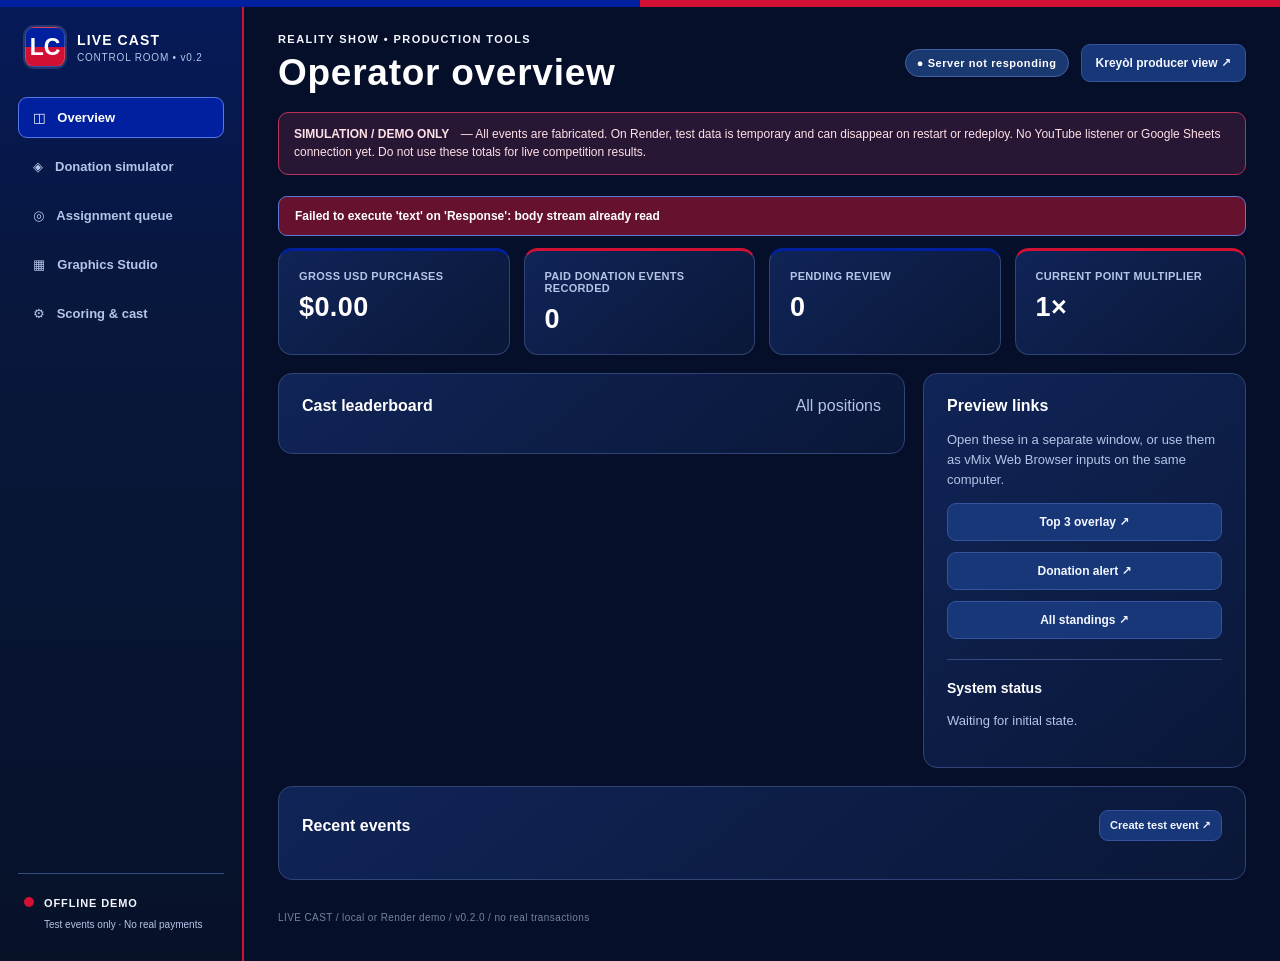
==== index.html @ f7655ddf "FixedLinkstoStylesheet" ====
<!doctype html>
<html lang="en"><head><meta charset="utf-8"><meta name="viewport" content="width=device-width,initial-scale=1">
<title>Live Cast • Operator Control</title><link rel="stylesheet" href="css/style.css"><link rel="stylesheet" href="css/haiti-theme.css"></head>
<body class="operator-body">
<div class="app-shell">
  <aside class="sidebar">
    <div class="brand"><div class="brand-mark">LC</div><div><strong>LIVE CAST</strong><span>CONTROL ROOM • v0.2</span></div></div>
    <nav class="side-nav" aria-label="Main navigation">
      <button class="nav-button selected" data-tab="overview">◫ <span>Overview</span></button>
      <button class="nav-button" data-tab="simulator">◈ <span>Donation simulator</span></button>
      <button class="nav-button" data-tab="review">◎ <span>Assignment queue</span></button>
      <button class="nav-button" data-tab="graphics">▦ <span>Graphics Studio</span></button>
      <button class="nav-button" data-tab="settings">⚙ <span>Scoring & cast</span></button>
    </nav>
    <div class="sidebar-footer"><div class="live-dot offline"></div><div><b>OFFLINE DEMO</b><small>Test events only · No real payments</small></div></div>
  </aside>
  <main class="main-content">
    <div class="page-top"><div><p class="eyebrow">REALITY SHOW • PRODUCTION TOOLS</p><h1 id="section-title">Operator overview</h1></div><div class="header-actions"><span id="sync-indicator" class="pill neutral">Loading…</span><a class="btn ghost" id="producer-view-link" href="/producers" target="_blank" rel="noopener">Kreyòl producer view ↗</a></div></div>
    <div class="notice"><strong>SIMULATION / DEMO ONLY</strong> — All events are fabricated. On Render, test data is temporary and can disappear on restart or redeploy. No YouTube listener or Google Sheets connection yet. Do not use these totals for live competition results.</div>
    <p id="toast" role="status" class="toast hidden"></p>
    <section id="tab-overview" class="tab-view">
      <div class="stats-grid"><div class="stat-card"><label>Gross USD purchases</label><b id="stat-gross">$0.00</b></div><div class="stat-card"><label>Paid donation events recorded</label><b id="stat-events">0</b></div><div class="stat-card"><label>Pending review</label><b id="stat-pending">0</b></div><div class="stat-card"><label>Current point multiplier</label><b id="stat-multiplier">1×</b></div></div>
      <div class="columns two-one">
        <section class="panel"><div class="panel-head"><h2>Cast leaderboard</h2><span class="muted">All positions</span></div><div id="rank-list" class="ranks"></div></section>
        <section class="panel"><div class="panel-head"><h2>Preview links</h2></div><p class="muted small">Open these in a separate window, or use them as vMix Web Browser inputs on the same computer.</p><div class="stack"><a target="_blank" rel="noopener" class="btn block ghost" href="/overlay/top3">Top 3 overlay ↗</a><a target="_blank" rel="noopener" class="btn block ghost" href="/overlay/alert">Donation alert ↗</a><a target="_blank" rel="noopener" class="btn block ghost" href="/overlay/full">All standings ↗</a></div><div class="rule"></div><h3>System status</h3><p id="system-status" class="muted small">Waiting for initial state.</p></section>
      </div>
      <section class="panel"><div class="panel-head"><h2>Recent events</h2><button class="btn ghost small" data-tab="simulator">Create test event ↗</button></div><div id="recent-list" class="event-table"></div></section>
    </section>
    <section id="tab-simulator" class="tab-view hidden"><div class="columns two-one"><section class="panel"><h2>Inject a test YouTube event</h2><p class="muted small">Use a paid Super Chat with exactly one hashtag to increase a cast score. Type the same event ID twice to test deduplication.</p><form id="simulate-form" class="form-grid">
      <label>Event type<select id="sim-kind"><option value="superChatEvent">Super Chat (paid)</option><option value="superStickerEvent">Super Sticker (paid, no comment)</option><option value="textMessageEvent">Regular chat (free)</option></select></label>
      <label>Amount<input id="sim-amount" value="25.00" inputmode="decimal" required></label>
      <label>Currency<select id="sim-currency"><option>USD</option><option>EUR</option><option>CAD</option><option>HTG</option></select></label>
      <label>Viewer<input id="sim-donor" value="Test Viewer" maxlength="100"></label>
      <label class="span-2">Message<input id="sim-message" value="Let's go #Marcus!" maxlength="500"></label>
      <label class="span-2">Event ID (optional)<input id="sim-id" placeholder="Empty = new unique ID every time" maxlength="100"></label>
      <div class="span-2"><button class="btn primary" type="submit">Send simulated event</button></div>
      </form><pre id="sim-result" class="code-output">No events sent yet.</pre></section><section class="panel"><h2>Quick test checklist</h2><ol class="instructions"><li>Open <b>Top 3 overlay</b> in a new tab.</li><li>Send <code>$25 #Marcus</code>.</li><li>Open the <b>Donation Alert</b> overlay and send another test event.</li><li>Send <code>#Marcus #Avery</code> to check the review queue.</li><li>Send a <b>Super Sticker</b>; it should be unassigned.</li><li>Repeat a fixed event ID; the score must not increase again.</li></ol><p class="hint">The overlay intentionally says <b>TÈS / DEMO</b> to prevent accidentally airing test numbers.</p></section></div></section>
    <section id="tab-review" class="tab-view hidden"><section class="panel"><div class="panel-head"><h2>Unassigned donation queue</h2><span id="pending-label" class="pill neutral">0 pending</span></div><p class="muted small">Only USD events can be manually credited in this build. Non-USD purchases need an agreed conversion policy. For corrections to already-assigned USD donations, use the Correct button under Recent events.</p><div id="review-list" class="review-list"></div></section></section>
    <section id="tab-graphics" class="tab-view hidden"><div class="columns studio-grid"><section class="panel"><div class="panel-head"><h2>Saved graphics</h2><span class="muted small">Create from templates</span></div><div id="preset-list" class="preset-list"></div><div class="rule"></div><h3>Duplicate a graphic</h3><form id="clone-form" class="stack"><label>Source graphic<select id="clone-source"></select></label><label>New URL ID<input id="clone-id" placeholder="top3-night" required></label><label>Display name<input id="clone-name" placeholder="Night rankings" required></label><button class="btn ghost" type="submit">Create graphic</button></form></section>
      <section class="panel"><div class="panel-head"><h2 id="editor-title">Edit template</h2><span class="pill neutral">DRAFT → LIVE</span></div><form id="graphic-form" class="form-grid"><label class="span-2">Graphic name<input id="g-name" required></label><label>English title<input id="g-title-en"></label><label>Kreyòl title<input id="g-title-ht"></label><label>Accent color<input id="g-color" type="color" value="#d21034"></label><label>Position<select id="g-position"><option>left</option><option>center</option><option>right</option></select></label><label>Size<select id="g-scale"><option>small</option><option selected>normal</option><option>large</option></select></label><label>Alert duration (sec)<input id="g-duration" type="number" min="2" max="20" value="6"></label><label class="check-row span-2"><input type="checkbox" id="g-enabled" checked><span>Show this graphic when loaded</span></label><div class="span-2 button-row"><button class="btn ghost" type="submit">Save draft</button><button class="btn primary" type="button" id="publish-button">Publish live</button></div></form><div class="rule"></div><div class="button-row"><a class="btn ghost small" id="preview-link" target="_blank" rel="noopener">Open draft preview ↗</a><a class="btn ghost small" id="live-link" target="_blank" rel="noopener">Open live graphic ↗</a></div><p class="hint">Edit a draft, preview it, then publish. The existing vMix page picks up the published version automatically. Fully freeform drag-and-drop graphics are planned for a later build.</p></section></div></section>
    <section id="tab-settings" class="tab-view hidden"><div class="columns two-one"><section class="panel"><h2>Point system</h2><p class="muted small">Changes apply to <b>future</b> donations. Previous awards keep their original points.</p><form id="settings-form" class="stack"><label>Points awarded per $1 USD<input id="points-multiplier" inputmode="decimal" value="1" required></label><div><button type="submit" class="btn primary">Save scoring rule</button></div></form><div class="rule"></div><h3>Cast roster</h3><p class="muted small">You can update a cast member or add a new one. Use one-word hashtags with no spaces. Do not reuse the same hashtag for different cast members.</p><div id="cast-list" class="cast-list"></div><form id="cast-form" class="form-grid"><label>Cast ID<input id="cast-id" placeholder="new-contestant" required></label><label>Display name<input id="cast-name" placeholder="New Contestant" required></label><label class="span-2">Hashtags (comma separated)<input id="cast-tags" placeholder="NewContestant, TeamNew" required></label><label class="check-row span-2"><input type="checkbox" id="cast-active" checked><span>Active in leaderboard</span></label><div class="span-2"><button class="btn ghost" type="submit">Save cast member</button></div></form></section>
       <section class="panel"><h2>Test data management</h2><p class="muted small">Download a CSV copy for inspection or import to Google Sheets. The app is <b>not yet connected</b> to Google Sheets.</p><a href="/api/export/donations.csv" class="btn ghost block">Export donation ledger CSV ↓</a><div class="rule"></div><p class="danger-note">Reset removes all simulated donations and alerts. It does not reset the cast roster or templates.</p><button class="btn danger" id="reset-button" type="button">Reset simulated donations</button><div class="rule"></div><h3>Deployment boundary</h3><p class="muted small">Local mode is restricted to your computer. Optional Render demo mode uses separate operator and read-only credentials. Neither mode accepts real YouTube donations. Do not set the server to listen on 0.0.0.0 or upload the database to GitHub.</p></section></div></section>
    <footer class="footer">LIVE CAST / local or Render demo / v0.2.0 / no real transactions</footer>
  </main>
</div><script src="js/operator.js" defer></script></body></html>
---- css/style.css ----
:root{--bg:#0b0e16;--panel:#151a27;--panel-2:#1d2434;--line:#2b3445;--text:#edf1f8;--muted:#9daabd;--gold:#e5b960;--green:#65d6a2;--red:#f4909a;--blue:#7da8e6;--radius:14px;color-scheme:dark;font-family:Arial,system-ui,-apple-system,Segoe UI,sans-serif}
*{box-sizing:border-box}body{margin:0;background:var(--bg);color:var(--text)}button,input,select{font:inherit}button{cursor:pointer}a{color:inherit;text-decoration:none}a:hover{text-decoration:none}.hidden{display:none!important}.muted{color:var(--muted)}.small{font-size:13px}.eyebrow{font-size:11px;letter-spacing:.13em;font-weight:800;color:var(--gold);margin:0 0 8px}.app-shell{min-height:100vh;display:flex}.sidebar{width:244px;min-width:244px;background:#101420;border-right:1px solid var(--line);padding:27px 18px;display:flex;flex-direction:column;gap:30px}.brand{display:flex;align-items:center;gap:12px;padding:0 7px}.brand strong{font-size:14px;letter-spacing:.08em;display:block}.brand span{display:block;font-size:10px;color:var(--muted);margin-top:4px;letter-spacing:.08em}.brand-mark{height:40px;width:40px;display:flex;align-items:center;justify-content:center;background:var(--gold);color:#101420;border-radius:9px;font-family:'Arial Narrow',Arial,sans-serif;font-size:23px;font-weight:800}.side-nav{display:flex;flex-direction:column;gap:8px}.nav-button{border:1px solid transparent;border-radius:9px;padding:12px 14px;display:flex;gap:12px;align-items:center;background:transparent;color:var(--muted);text-align:left;font-size:13px;font-weight:700}.nav-button:hover,.nav-button.selected{background:#242b3b;border-color:#364157;color:white}.sidebar-footer{margin-top:auto;display:flex;align-items:flex-start;gap:10px;border-top:1px solid var(--line);padding:19px 6px 2px}.sidebar-footer b{font-size:11px;letter-spacing:.08em;color:var(--gold)}.sidebar-footer small{font-size:10px;color:var(--muted);display:block;line-height:1.5;margin-top:6px}.live-dot{width:10px;height:10px;flex-shrink:0;border-radius:100%;background:var(--muted);margin-top:4px}.live-dot.offline{background:var(--gold)}.main-content{width:100%;max-width:1500px;min-width:0;padding:33px 34px 24px;margin:auto}.page-top,.panel-head,.header-actions,.button-row,.event-row,.rank-row,.preset-item,.review-item,.cast-item{display:flex;align-items:center;justify-content:space-between;gap:12px}.page-top{margin-bottom:18px}.page-top h1,.producer-header h1{font-family:'Arial Narrow',Arial,sans-serif;letter-spacing:.02em;font-size:37px;margin:0;font-weight:700;line-height:1.1}.header-actions{justify-content:flex-end;flex-wrap:wrap}.pill{display:inline-flex;align-items:center;justify-content:center;border:1px solid var(--line);padding:7px 11px;border-radius:100px;font-size:11px;font-weight:800;letter-spacing:.05em;white-space:nowrap}.pill.neutral{color:#c8d6ec;background:#1b2539}.pill.ok{color:var(--green);background:#132d26;border-color:#245c46}.pill.demo{color:var(--gold);background:#2f2719;border-color:#594526}.notice{background:#302616;border:1px solid #674e28;color:#f4dfb4;font-size:12px;line-height:1.55;border-radius:10px;padding:12px 15px;margin:0 0 21px}.notice strong{margin-right:8px}.stats-grid,.producer-stats{display:grid;grid-template-columns:repeat(4,minmax(0,1fr));gap:14px;margin-bottom:18px}.stat-card{padding:19px 20px;background:var(--panel);border-radius:var(--radius);border:1px solid var(--line)}.stat-card label{display:block;color:var(--muted);font-size:11px;letter-spacing:.03em;font-weight:700;text-transform:uppercase}.stat-card b{display:block;margin-top:10px;font-size:27px;font-family:'Arial Narrow',Arial,sans-serif;letter-spacing:.015em}.columns{display:grid;gap:18px;align-items:start;margin-bottom:18px}.two-one{grid-template-columns:minmax(0,1.65fr) minmax(280px,.85fr)}.studio-grid{grid-template-columns:minmax(230px,.8fr) minmax(0,1.5fr)}.panel{padding:23px;background:var(--panel);border:1px solid var(--line);border-radius:var(--radius);min-width:0;margin-bottom:18px}.columns>.panel{margin-bottom:0}.panel h2{font-size:16px;font-weight:750;margin:0 0 15px}.panel h3{font-size:14px;margin:0 0 15px}.panel-head{margin:0 0 15px}.panel-head h2{margin:0}.panel p{line-height:1.55}.rule{height:1px;background:var(--line);margin:20px 0}.ranks{display:flex;flex-direction:column;gap:9px}.rank-row{padding:12px 11px;background:var(--panel-2);border-radius:10px;gap:10px}.rank-num{width:30px;height:30px;border-radius:8px;background:#354056;display:flex;align-items:center;justify-content:center;font-family:'Arial Narrow',Arial,sans-serif;font-weight:800;font-size:20px;flex-shrink:0}.rank-num.first{background:#ad853c;color:#121721}.rank-identity{flex:1;min-width:0;font-weight:700;font-size:13px;white-space:nowrap;overflow:hidden;text-overflow:ellipsis}.rank-points{font-family:'Arial Narrow',Arial,sans-serif;font-size:24px;font-weight:800;white-space:nowrap}.rank-points small{font:700 10px Arial,sans-serif;color:var(--muted);letter-spacing:.05em}.stack{display:flex;flex-direction:column;gap:11px}.btn{border:1px solid var(--line);padding:11px 14px;border-radius:9px;font-size:12px;font-weight:800;display:inline-flex;align-items:center;justify-content:center;gap:8px;text-align:center}.btn.block{display:flex;width:100%}.btn.ghost{background:#222a39;color:#e5edf9}.btn.ghost:hover{background:#303b50}.btn.primary{background:var(--gold);border-color:#d5ac57;color:#151a26}.btn.primary:hover{background:#f2c970}.btn.danger{background:#43252c;border-color:#87404a;color:#ffced3}.btn.small{padding:8px 10px;font-size:11px}.form-grid{display:grid;grid-template-columns:repeat(2,minmax(0,1fr));gap:14px}.form-grid .span-2{grid-column:span 2}.form-grid label,.stack label{display:flex;flex-direction:column;gap:7px;font-size:12px;color:#c1cde0;font-weight:700}.form-grid input,.form-grid select,.stack input,.stack select{width:100%;border:1px solid #3b465b;border-radius:8px;background:#0f1521;color:#f0f3fa;padding:11px;outline:none;min-width:0}.form-grid input:focus,.form-grid select:focus,.stack input:focus{border-color:#b59651}.check-row{display:flex!important;flex-direction:row!important;align-items:center;gap:8px!important}.check-row input{width:auto!important;accent-color:var(--gold)}.code-output{white-space:pre-wrap;word-break:break-word;background:#080d15;border:1px solid var(--line);padding:15px;margin:20px 0 0;color:#b8d5b2;font-size:12px;border-radius:10px;min-height:60px}.instructions{padding-left:21px;color:#c4cddd;font-size:13px;line-height:1.8}.instructions code{background:#2c3549;border-radius:4px;padding:2px 5px}.hint{color:#9aa9bf;font-size:12px;line-height:1.65}.event-table,.review-list,.cast-list,.preset-list{display:flex;flex-direction:column;gap:9px}.event-row{background:var(--panel-2);padding:12px 14px;border-radius:9px;font-size:12px;align-items:flex-start}.event-main{min-width:0;flex:1;overflow-wrap:anywhere}.event-main b{display:block;font-size:13px;margin-bottom:4px}.event-meta{color:var(--muted);font-size:11px;line-height:1.5}.status-pill{font-size:10px;padding:5px 8px;border-radius:20px;background:#324157;color:#e4edf6;font-weight:800}.status-pill.assigned{background:#20483e;color:#a4ecd0}.status-pill.review,.status-pill.review_currency{background:#453721;color:#efd09a}.review-item{align-items:flex-start;background:var(--panel-2);padding:16px;border-radius:10px;flex-wrap:wrap}.review-item select,.review-item input{border:1px solid #455069;border-radius:6px;background:#111726;color:#e6eefa;padding:9px;max-width:100%}.review-controls{display:flex;gap:8px;flex-wrap:wrap}.review-body{flex:1;min-width:200px}.review-body small{display:block;margin-top:7px;color:var(--muted);overflow-wrap:anywhere}.preset-item{border:1px solid var(--line);background:var(--panel-2);border-radius:9px;padding:11px 12px;cursor:pointer;text-align:left;color:var(--text);width:100%}.preset-item.active{border-color:#b5904c;background:#302b27}.preset-item strong{font-size:13px}.preset-item span{font-size:10px;color:var(--muted)}.cast-item{background:var(--panel-2);border-radius:8px;padding:10px;flex-wrap:wrap}.cast-item div{min-width:0}.cast-item b{font-size:12px}.cast-item small{display:block;font-size:11px;color:var(--muted);margin-top:4px;overflow-wrap:anywhere}.cast-item button{background:transparent;border:1px solid var(--line);border-radius:6px;color:#ced8e8;padding:7px;font-size:11px}.danger-note{color:#f2a8a9;font-size:12px}.toast{position:sticky;top:10px;z-index:30;border-radius:9px;background:#253b37;color:#c2f8df;padding:12px 16px;font-weight:700;font-size:12px;margin-bottom:12px}.toast.error{background:#452b34;color:#ffd3dc}.footer{font-size:10px;letter-spacing:.04em;color:#74849a;padding:14px 0}.producer-body{background:radial-gradient(ellipse at 80% -20%,#1b263e,#090d17 60%)}.producer-wrap{max-width:1050px;margin:auto;padding:34px 24px 80px}.producer-header{display:flex;align-items:center;justify-content:space-between;gap:15px;margin-bottom:14px}.producer-header h1{font-size:44px}.producer-stats{grid-template-columns:repeat(3,minmax(0,1fr))}.status-line{padding:12px 15px;margin:20px 0;background:#17312c;border:1px solid #245747;border-radius:9px;color:#a7ebcc;font-size:12px}.status-line.bad{background:#47282b;border-color:#884349;color:#ffd0d4}.producer-top3{display:flex;flex-direction:column;gap:10px}.producer-top3 .rank-row{padding:17px}.producer-top3 .rank-identity{font-size:19px}.producer-top3 .rank-points{font-size:29px}
/* vMix browser layer: no background is painted on body; RGBA alpha preserved. */
.overlay-body{margin:0;width:100vw;height:100vh;background:transparent!important;overflow:hidden;color:#fff;font-family:Arial,system-ui,sans-serif}.overlay-root{position:absolute;inset:0;pointer-events:none}.overlay-watermark{position:absolute;bottom:14px;right:15px;border:1px solid rgba(255,186,97,.65);background:rgba(70,42,16,.75);padding:8px 13px;border-radius:6px;color:#ffdda4;font-size:15px;font-weight:800;letter-spacing:.18em;z-index:50}.graphic-card{--accent:#e5b960;position:absolute;max-height:88vh;overflow:hidden;border:1px solid #414a5c;background:rgba(11,17,29,.94);box-shadow:0 14px 44px rgba(0,0,0,.5);border-radius:16px;padding:23px 25px;min-width:430px;max-width:950px}.graphic-card.top3{top:58px;width:520px}.graphic-card.alert{bottom:115px;width:690px}.graphic-card.full{top:100px;width:760px}.graphic-card.pos-left{left:58px}.graphic-card.pos-right{right:58px}.graphic-card.pos-center{left:50%;transform:translateX(-50%)}.graphic-card.size-small{zoom:.82}.graphic-card.size-large{zoom:1.2}.graphic-card h2{font-family:'Arial Narrow',Arial,sans-serif;letter-spacing:.06em;font-size:42px;margin:0 0 13px;color:#f8faff;line-height:1}.graphic-card h2 em{color:var(--accent);font-style:normal}.overlay-kicker{color:var(--accent);font-weight:800;font-size:13px;letter-spacing:.2em;margin:0 0 9px}.graphic-row{display:flex;align-items:center;gap:15px;padding:13px 0;border-top:1px solid rgba(255,255,255,.1)}.graphic-row:first-of-type{border-top:0}.graphic-row .grank{width:44px;height:44px;display:flex;align-items:center;justify-content:center;border-radius:9px;background:#323d50;font-family:'Arial Narrow',Arial,sans-serif;font-weight:800;font-size:34px}.graphic-row:first-of-type .grank{background:var(--accent);color:#191a22}.graphic-row .gname{flex:1;font-weight:750;font-size:20px;overflow:hidden;text-overflow:ellipsis;white-space:nowrap}.graphic-row .gscore{font-family:'Arial Narrow',Arial,sans-serif;font-size:32px;font-weight:800;white-space:nowrap}.graphic-row .gscore small{font:700 11px Arial,sans-serif;color:#b9c5d5;letter-spacing:.07em}.alert .donor-plus{font:800 30px 'Arial Narrow',Arial,sans-serif;color:var(--accent);margin-bottom:10px}.alert h2{font-size:56px;margin-bottom:24px}.alert .alert-stats{display:grid;grid-template-columns:1fr 1fr;gap:12px;border-top:1px solid #414d60;padding-top:17px}.alert .alert-stat-label{font-size:13px;color:#b8c8de;font-weight:800;letter-spacing:.06em}.alert .alert-stat-value{font:800 52px 'Arial Narrow',Arial,sans-serif;margin-top:4px;line-height:1.1}.alert .alert-stat-value.rank{color:var(--accent)}.alert-entry{animation:slide-in .32s cubic-bezier(.23,.8,.26,1) both}.alert-exit{animation:slide-out .27s ease both}.score-change{animation:flash .45s ease}@keyframes slide-in{from{opacity:0;translate:0 38px}to{opacity:1;translate:0 0}}@keyframes slide-out{from{opacity:1;translate:0 0}to{opacity:0;translate:0 20px}}@keyframes flash{from{filter:brightness(1.5)}to{filter:brightness(1)}}.draft-watermark{position:absolute;top:12px;left:50%;transform:translateX(-50%);background:#5a2c36;color:#fff;padding:8px 16px;border-radius:9px;font-weight:800;letter-spacing:.1em;font-size:14px;z-index:10}
@media(max-width:900px){.sidebar{width:190px;min-width:190px}.main-content{padding:22px 18px}.stats-grid{grid-template-columns:repeat(2,minmax(0,1fr))}.two-one,.studio-grid{grid-template-columns:1fr}}
@media(max-width:620px){.app-shell{display:block}.sidebar{width:100%;min-width:0;padding:12px;gap:10px}.brand{padding:2px}.side-nav{flex-direction:row;overflow:auto;gap:5px}.nav-button{padding:9px;font-size:12px;white-space:nowrap}.sidebar-footer{display:none}.page-top{align-items:flex-start;flex-direction:column}.page-top h1{font-size:31px}.main-content{padding:18px 12px}.panel{padding:16px}.stats-grid{gap:8px}.stat-card{padding:15px 11px}.stat-card b{font-size:22px}.form-grid{grid-template-columns:1fr}.form-grid .span-2{grid-column:auto}.producer-wrap{padding:22px 12px}.producer-header h1{font-size:31px}.producer-stats{gap:7px}.producer-stats .stat-card{padding:12px 8px}.producer-stats .stat-card b{font-size:20px}.producer-top3 .rank-identity{font-size:14px}.producer-top3 .rank-points{font-size:21px}}

.overlay-html{background:transparent!important;color-scheme:normal!important}
.event-correct{flex-shrink:0;margin-left:8px}
---- css/haiti-theme.css ----
/* Haitian flag blue, red and white theme — applied after style.css.
   Flag colors: blue #00209F, red #D21034, white #FFFFFF.
   Deep navy panels are for broadcast legibility; gold from v0.1 is removed.
   Actual overlays retain a transparent canvas (alpha).
*/
:root{--bg:#060f2a;--panel:#0d1b41;--panel-2:#142958;--line:#344b7f;--text:#fff;--muted:#b4c5e8;--gold:#f0445d;--green:#8fdbf9;--red:#ff667b;--blue:#6688ff}
body:not(.overlay-body){background:#060f2a}
.sidebar{background:linear-gradient(180deg,#00209f -75%,#08173b 33%,#071229 100%);border-right:2px solid #d21034}
.brand-mark{background:linear-gradient(180deg,#00209f 0 50%,#d21034 50% 100%);color:#fff;box-shadow:0 0 0 2px rgba(255,255,255,.13);border:1px solid rgba(255,255,255,.2)}
.brand strong,.page-top h1,.producer-header h1{color:#fff}
.nav-button:hover,.nav-button.selected{background:#00209f;border-color:#5676eb;color:#fff}
.sidebar-footer b,.eyebrow{color:#f4f7ff}
.live-dot.offline{background:#d21034}
.page-top:after{content:"";position:absolute;top:0;left:0;right:0;height:7px;background:linear-gradient(90deg,#00209f 0 50%,#d21034 50% 100%);pointer-events:none}
.panel,.stat-card{background:linear-gradient(140deg,#102457,#0a1738);border-color:#304475}
.stat-card{border-top:3px solid #00209f}
.stat-card:nth-child(even){border-top-color:#d21034}
.notice{background:#271735;border-color:#bb3158;color:#ffe0e6}
.pill.neutral{background:#1b3971;color:#fff;border-color:#4062a4}
.pill.ok{background:#002b67;border-color:#4c72eb;color:#f1f6ff}
.pill.demo{background:#521426;color:#fff;border-color:#e04466}
.btn.primary{background:#d21034;color:#fff;border-color:#f04460}
.btn.primary:hover{background:#f0254e}
.btn.ghost{background:#173778;color:#f4f7ff;border-color:#34549e}
.btn.ghost:hover{background:#234a9f}
.btn.danger{background:#640c2a;border-color:#e44865;color:#fff}
.rank-row,.event-row,.review-item,.preset-item,.cast-item{background:#152a5a;border:1px solid #2a4582}
.rank-num{background:#00209f;color:#fff}
.rank-num.first{background:linear-gradient(180deg,#00209f 0 50%,#d21034 50%);color:#fff;border:1px solid #fff}
.rank-points{color:#fff}
.status-pill.assigned{background:#003f7c;color:#dcecff}
.status-pill.review,.status-pill.review_currency{background:#671c36;color:#fff}
.preset-item.active{border-color:#e53352;background:#351b4e}
.form-grid input:focus,.form-grid select:focus,.stack input:focus{border-color:#ec4765}
.check-row input{accent-color:#d21034}
.toast{background:#00387d;color:#fff;border:1px solid #5979d4}
.toast.error{background:#66122e;color:#fff}
.producer-body{background:radial-gradient(ellipse at 75% -15%,#00209f 0%,#071633 48%,#050e25 100%)}
.producer-wrap:before{content:"";display:block;height:8px;margin:-34px -24px 30px;background:linear-gradient(90deg,#00209f 0 50%,#d21034 50%)}
.producer-header h1{color:#fff}
.producer-stats .stat-card:first-child{border-top-color:#d21034}
.status-line{background:#003579;border-color:#456bd1;color:#fff}
.status-line.bad{background:#5c172a;border-color:#e34461;color:#fff}
/* Transparent HTML canvas for vMix must remain fully transparent. */
.overlay-body,.overlay-html{background:transparent!important}
.graphic-card{--accent:#d21034;background:linear-gradient(130deg,rgba(0,32,159,.96),rgba(7,22,66,.97) 47%,rgba(8,17,43,.97));border:1px solid rgba(255,255,255,.37);box-shadow:0 13px 38px rgba(0,0,0,.58);padding-top:33px}
.graphic-card:before{content:"";position:absolute;top:0;left:0;right:0;height:9px;background:linear-gradient(90deg,#00209f 0 50%,#d21034 50% 100%);box-shadow:0 1px 3px rgba(255,255,255,.12)}
.graphic-card:after{content:"";position:absolute;bottom:0;left:0;right:0;height:4px;background:#d21034}
.graphic-card h2 em{color:#fff;text-shadow:0 2px 15px rgba(0,0,0,.4)}
.overlay-kicker{color:#fff;text-transform:uppercase}
.graphic-row{border-top-color:rgba(255,255,255,.18)}
.graphic-row .grank{background:#00209f;border:1px solid rgba(255,255,255,.32);color:#fff}
.graphic-row:first-of-type .grank{background:#d21034;border-color:#ff6b7d;color:#fff}
.graphic-row .gscore{color:#fff}
.graphic-row .gscore small{color:#dae5ff}
.alert .donor-plus{color:#fff;background:#d21034;display:inline-block;border-radius:8px;padding:8px 12px;font-size:30px}
.alert .alert-stat-value.rank{color:#fff}
.alert .alert-stats{border-top-color:rgba(255,255,255,.25)}
.alert .alert-stat-label{color:#d5e3ff}
.overlay-watermark{border:1px solid #fff;background:linear-gradient(180deg,rgba(0,32,159,.98) 0 50%,rgba(210,16,52,.98) 50%);color:#fff}
.draft-watermark{background:#d21034;color:#fff}
@media(max-width:620px){.producer-wrap:before{margin:-22px -12px 24px}}
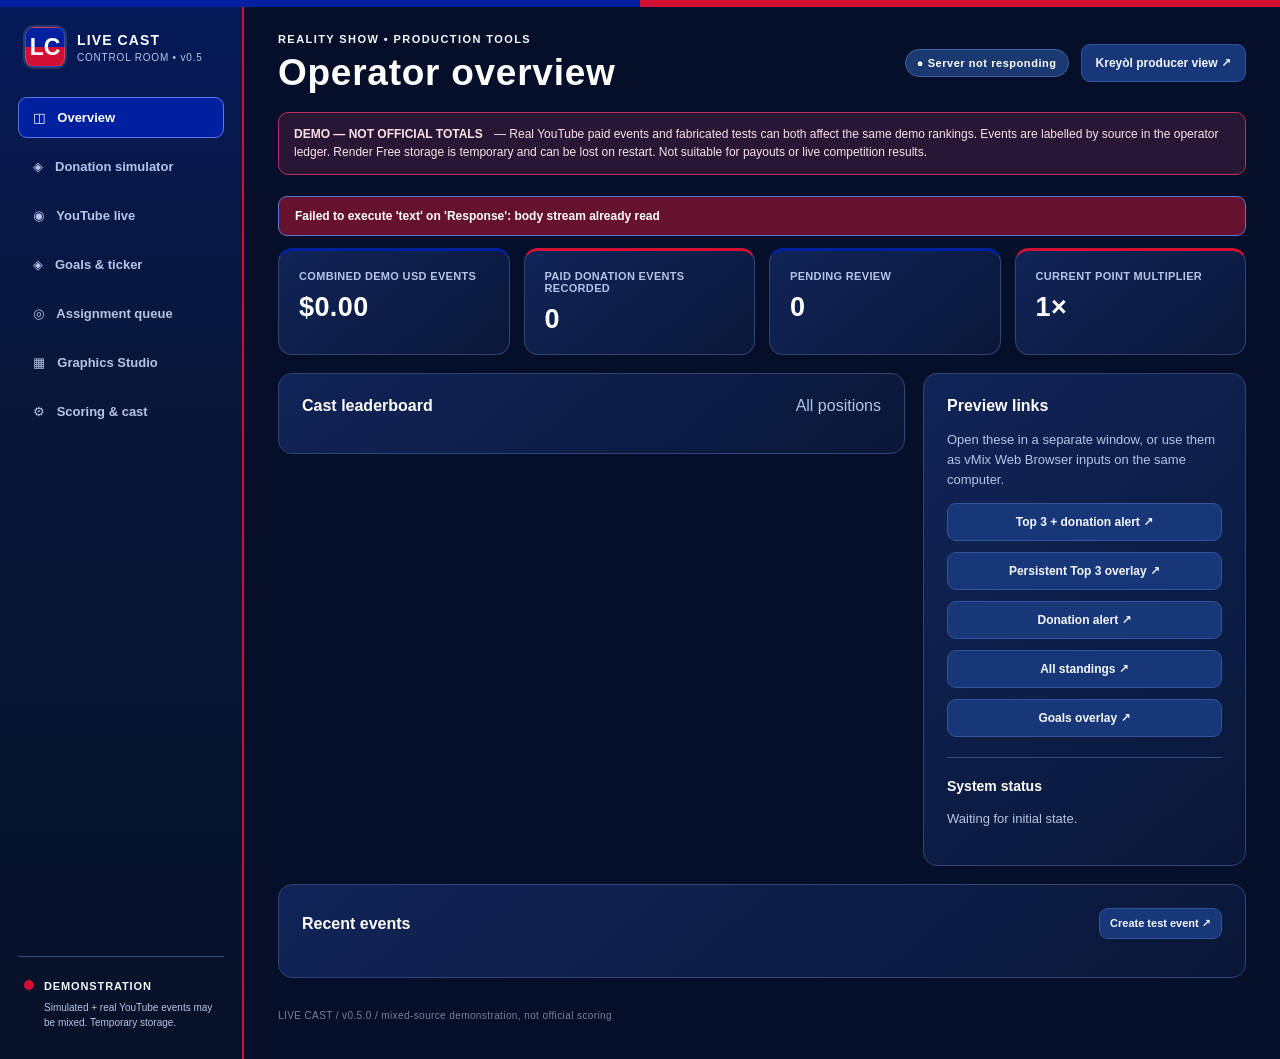
==== commit 1d79d9f2: "Integrate Live Cast Scoreboard v0.5" ====
--- a/index.html
+++ b/index.html
@@ -4,25 +4,27 @@
 <body class="operator-body">
 <div class="app-shell">
   <aside class="sidebar">
-    <div class="brand"><div class="brand-mark">LC</div><div><strong>LIVE CAST</strong><span>CONTROL ROOM • v0.2</span></div></div>
+    <div class="brand"><div class="brand-mark">LC</div><div><strong>LIVE CAST</strong><span>CONTROL ROOM • v0.5</span></div></div>
     <nav class="side-nav" aria-label="Main navigation">
       <button class="nav-button selected" data-tab="overview">◫ <span>Overview</span></button>
       <button class="nav-button" data-tab="simulator">◈ <span>Donation simulator</span></button>
+      <button class="nav-button" data-tab="youtube">◉ <span>YouTube live</span></button>
+      <button class="nav-button" data-tab="goals">◈ <span>Goals &amp; ticker</span></button>
       <button class="nav-button" data-tab="review">◎ <span>Assignment queue</span></button>
       <button class="nav-button" data-tab="graphics">▦ <span>Graphics Studio</span></button>
       <button class="nav-button" data-tab="settings">⚙ <span>Scoring & cast</span></button>
     </nav>
-    <div class="sidebar-footer"><div class="live-dot offline"></div><div><b>OFFLINE DEMO</b><small>Test events only · No real payments</small></div></div>
+    <div class="sidebar-footer"><div class="live-dot offline"></div><div><b>DEMONSTRATION</b><small>Simulated + real YouTube events may be mixed. Temporary storage.</small></div></div>
   </aside>
   <main class="main-content">
     <div class="page-top"><div><p class="eyebrow">REALITY SHOW • PRODUCTION TOOLS</p><h1 id="section-title">Operator overview</h1></div><div class="header-actions"><span id="sync-indicator" class="pill neutral">Loading…</span><a class="btn ghost" id="producer-view-link" href="/producers" target="_blank" rel="noopener">Kreyòl producer view ↗</a></div></div>
-    <div class="notice"><strong>SIMULATION / DEMO ONLY</strong> — All events are fabricated. On Render, test data is temporary and can disappear on restart or redeploy. No YouTube listener or Google Sheets connection yet. Do not use these totals for live competition results.</div>
+    <div class="notice"><strong>DEMO — NOT OFFICIAL TOTALS</strong> — Real YouTube paid events and fabricated tests can both affect the same demo rankings. Events are labelled by source in the operator ledger. Render Free storage is temporary and can be lost on restart. Not suitable for payouts or live competition results.</div>
     <p id="toast" role="status" class="toast hidden"></p>
     <section id="tab-overview" class="tab-view">
-      <div class="stats-grid"><div class="stat-card"><label>Gross USD purchases</label><b id="stat-gross">$0.00</b></div><div class="stat-card"><label>Paid donation events recorded</label><b id="stat-events">0</b></div><div class="stat-card"><label>Pending review</label><b id="stat-pending">0</b></div><div class="stat-card"><label>Current point multiplier</label><b id="stat-multiplier">1×</b></div></div>
+      <div class="stats-grid"><div class="stat-card"><label>Combined demo USD events</label><b id="stat-gross">$0.00</b></div><div class="stat-card"><label>Paid donation events recorded</label><b id="stat-events">0</b></div><div class="stat-card"><label>Pending review</label><b id="stat-pending">0</b></div><div class="stat-card"><label>Current point multiplier</label><b id="stat-multiplier">1×</b></div></div>
       <div class="columns two-one">
         <section class="panel"><div class="panel-head"><h2>Cast leaderboard</h2><span class="muted">All positions</span></div><div id="rank-list" class="ranks"></div></section>
-        <section class="panel"><div class="panel-head"><h2>Preview links</h2></div><p class="muted small">Open these in a separate window, or use them as vMix Web Browser inputs on the same computer.</p><div class="stack"><a target="_blank" rel="noopener" class="btn block ghost" href="/overlay/top3">Top 3 overlay ↗</a><a target="_blank" rel="noopener" class="btn block ghost" href="/overlay/alert">Donation alert ↗</a><a target="_blank" rel="noopener" class="btn block ghost" href="/overlay/full">All standings ↗</a></div><div class="rule"></div><h3>System status</h3><p id="system-status" class="muted small">Waiting for initial state.</p></section>
+        <section class="panel"><div class="panel-head"><h2>Preview links</h2></div><p class="muted small">Open these in a separate window, or use them as vMix Web Browser inputs on the same computer.</p><div class="stack"><a target="_blank" rel="noopener" class="btn block ghost" href="/overlay/top3-alert">Top 3 + donation alert ↗</a><a target="_blank" rel="noopener" class="btn block ghost" href="/overlay/top3">Persistent Top 3 overlay ↗</a><a target="_blank" rel="noopener" class="btn block ghost" href="/overlay/alert">Donation alert ↗</a><a target="_blank" rel="noopener" class="btn block ghost" href="/overlay/full">All standings ↗</a><a target="_blank" rel="noopener" class="btn block ghost" href="/overlay/goals">Goals overlay ↗</a></div><div class="rule"></div><h3>System status</h3><p id="system-status" class="muted small">Waiting for initial state.</p></section>
       </div>
       <section class="panel"><div class="panel-head"><h2>Recent events</h2><button class="btn ghost small" data-tab="simulator">Create test event ↗</button></div><div id="recent-list" class="event-table"></div></section>
     </section>
@@ -35,11 +37,74 @@
       <label class="span-2">Event ID (optional)<input id="sim-id" placeholder="Empty = new unique ID every time" maxlength="100"></label>
       <div class="span-2"><button class="btn primary" type="submit">Send simulated event</button></div>
       </form><pre id="sim-result" class="code-output">No events sent yet.</pre></section><section class="panel"><h2>Quick test checklist</h2><ol class="instructions"><li>Open <b>Top 3 overlay</b> in a new tab.</li><li>Send <code>$25 #Marcus</code>.</li><li>Open the <b>Donation Alert</b> overlay and send another test event.</li><li>Send <code>#Marcus #Avery</code> to check the review queue.</li><li>Send a <b>Super Sticker</b>; it should be unassigned.</li><li>Repeat a fixed event ID; the score must not increase again.</li></ol><p class="hint">The overlay intentionally says <b>TÈS / DEMO</b> to prevent accidentally airing test numbers.</p></section></div></section>
-    <section id="tab-review" class="tab-view hidden"><section class="panel"><div class="panel-head"><h2>Unassigned donation queue</h2><span id="pending-label" class="pill neutral">0 pending</span></div><p class="muted small">Only USD events can be manually credited in this build. Non-USD purchases need an agreed conversion policy. For corrections to already-assigned USD donations, use the Correct button under Recent events.</p><div id="review-list" class="review-list"></div></section></section>
+    <section id="tab-youtube" class="tab-view hidden">
+      <div class="columns two-one"><section class="panel">
+        <h2>Connect a public YouTube livestream</h2>
+        <p class="muted small">This reads actual paid Super Chats from the selected livestream. Ordinary text chat, even with cast hashtags, does not award points. The API key stays on Render and is never entered here.</p>
+        <form id="youtube-form" class="stack">
+          <label>YouTube livestream URL or video ID
+            <input id="youtube-video" placeholder="https://www.youtube.com/watch?v=XXXXXXXXXXX" autocomplete="off" required>
+          </label>
+          <label class="check-row"><input type="checkbox" id="youtube-enabled"><span>Listen for real Super Chats</span></label>
+          <button type="submit" class="btn primary">Apply YouTube connection</button>
+        </form>
+        <div class="rule"></div>
+        <p class="muted small" id="youtube-status">Reading YouTube connection status…</p>
+        <pre class="code-output" id="youtube-details">Waiting for API.</pre>
+      </section><section class="panel">
+        <h2>How to run your live demo</h2>
+        <ol class="instructions">
+          <li>Enable YouTube Data API v3 in a Google Cloud project and add a restricted <code>YOUTUBE_API_KEY</code> secret under Render Environment.</li>
+          <li>Start a <b>public livestream with live chat enabled</b>.</li>
+          <li>Paste its YouTube URL and check <b>Listen</b> here.</li>
+          <li>Wait until connection status shows <b>listening</b> before making a real paid Super Chat.</li>
+          <li>Keep the donation alert and donation-triggered Top 3 vMix inputs active.</li>
+          <li>Use Donation Simulator as a <b>separate test source</b> whenever needed.</li>
+        </ol>
+        <p class="hint">This demo intentionally combines fake and real events into ONE sample ranking. Never use the combined figures for settlement, competitions or payouts. YouTube Super Stickers and non-USD purchases still require manual review.</p>
+      </section></div>
+    </section>
+    <section id="tab-goals" class="tab-view hidden">
+      <section class="panel">
+        <div class="panel-head"><h2>Broadcast goal overlay</h2><label class="check-row"><input type="checkbox" id="goals-visible"><span>Show goals ON AIR</span></label></div>
+        <p class="muted small">Add multiple goals. The broadcast graphic rotates through enabled goals every eight seconds. Turn the entire goal graphic off instantly with the switch above, or disable goals individually. The vMix browser input stays active.</p>
+        <p><a class="btn ghost" id="goals-preview-link" href="/overlay/goals" target="_blank" rel="noopener">Open goal overlay ↗</a></p>
+        <div id="goals-list" class="goal-operator-list"></div>
+      </section>
+      <section class="panel"><h2 id="goal-editor-title">Create a goal</h2>
+        <form id="goal-form" class="form-grid">
+          <label>Goal URL ID<input id="goal-id" pattern="[a-z0-9-]{2,40}" placeholder="gold-members" required></label>
+          <label>Display title<input id="goal-title" maxlength="90" placeholder="100 GOLD MEMBERS" required></label>
+          <label>Count using<select id="goal-metric"><option value="assigned_points">All assigned cast points</option><option value="donations_usd">All USD donations (real + test)</option><option value="youtube_usd">Real YouTube USD donations only</option><option value="cast_points">Specific cast member's points</option><option value="manual">Manual count (e.g. members)</option></select></label>
+          <label>Target<input id="goal-target" type="number" min="0.001" step="0.001" value="4000" required></label>
+          <label>Cast member (for individual goal)<select id="goal-cast"><option value="">Choose a cast member</option></select></label>
+          <label>Manual current amount<input id="goal-manual" type="number" min="0" step="0.001" value="0"></label>
+          <label>Adjustment (+/-) to automatic amount<input id="goal-adjustment" type="number" step="0.001" value="0"></label>
+          <label>Countdown end (optional, local time)<input id="goal-ends" type="datetime-local"></label>
+          <label class="span-2">Kreyòl ticker message (optional)<input id="goal-ticker" maxlength="160" placeholder="Ann rive 4,000 pwen ansanm!"></label>
+          <label>Rotation order<input id="goal-order" type="number" min="0" max="10000" value="0"></label>
+          <label class="check-row"><input type="checkbox" id="goal-enabled" checked><span>Enabled for on-air rotation</span></label>
+          <label class="check-row span-2"><input type="checkbox" id="goal-start-fresh" checked><span>For new automatic goals: start counting from now (instead of including past donations)</span></label>
+          <label class="check-row span-2 hidden" id="goal-reset-row"><input type="checkbox" id="goal-reset"><span>Reset automatic progress baseline to the current total when saving</span></label>
+          <div class="button-row span-2"><button class="btn primary" type="submit" id="goal-save">Create goal</button><button class="btn ghost" id="goal-new" type="button">New blank goal</button><button class="btn danger hidden" id="goal-delete" type="button">Delete selected</button></div>
+        </form>
+        <p class="hint">Only USD donations currently count in money targets. Manual goals are for counts not provided by the YouTube API (such as membership goals). A correction to a cast assignment updates the ranking and any related goals without adding a second donation.</p>
+      </section>
+    </section>
+    <section id="tab-review" class="tab-view hidden"><section class="panel"><div class="panel-head"><h2>Unassigned donation queue</h2><span id="pending-label" class="pill neutral">0 pending</span></div><p class="muted small">Only USD events can be manually credited in this build. Non-USD purchases need an agreed conversion policy. For corrections to already-assigned USD donations, use the Correct button under Recent events.</p><div id="review-list" class="review-list"></div></section>
+      <section class="panel"><h2>Search donation history</h2><p class="muted small">Find older paid messages by viewer, comment, or YouTube event ID. You can assign any pending USD donation even if it arrived hours ago. Previously assigned donations can be corrected with an audit trail.</p>
+        <form id="donation-search-form" class="form-grid">
+          <label>Status<select id="donation-filter"><option value="pending">Unassigned only</option><option value="all">All donations</option><option value="assigned">Already assigned</option></select></label>
+          <label>Search<input id="donation-search" placeholder="Donor, hashtag or event ID"></label>
+          <label>Source<select id="donation-source"><option value="all">All sources</option><option value="youtube">Real YouTube</option><option value="simulation">Simulated</option></select></label>
+          <button class="btn primary" type="submit">Search history</button>
+        </form><div id="donation-results" class="review-list"></div>
+        <div class="button-row"><button class="btn ghost" id="donation-prev" type="button">Previous</button><span class="muted small" id="donation-page">No results yet</span><button class="btn ghost" id="donation-next" type="button">Next</button></div>
+      </section></section>
     <section id="tab-graphics" class="tab-view hidden"><div class="columns studio-grid"><section class="panel"><div class="panel-head"><h2>Saved graphics</h2><span class="muted small">Create from templates</span></div><div id="preset-list" class="preset-list"></div><div class="rule"></div><h3>Duplicate a graphic</h3><form id="clone-form" class="stack"><label>Source graphic<select id="clone-source"></select></label><label>New URL ID<input id="clone-id" placeholder="top3-night" required></label><label>Display name<input id="clone-name" placeholder="Night rankings" required></label><button class="btn ghost" type="submit">Create graphic</button></form></section>
       <section class="panel"><div class="panel-head"><h2 id="editor-title">Edit template</h2><span class="pill neutral">DRAFT → LIVE</span></div><form id="graphic-form" class="form-grid"><label class="span-2">Graphic name<input id="g-name" required></label><label>English title<input id="g-title-en"></label><label>Kreyòl title<input id="g-title-ht"></label><label>Accent color<input id="g-color" type="color" value="#d21034"></label><label>Position<select id="g-position"><option>left</option><option>center</option><option>right</option></select></label><label>Size<select id="g-scale"><option>small</option><option selected>normal</option><option>large</option></select></label><label>Alert duration (sec)<input id="g-duration" type="number" min="2" max="20" value="6"></label><label class="check-row span-2"><input type="checkbox" id="g-enabled" checked><span>Show this graphic when loaded</span></label><div class="span-2 button-row"><button class="btn ghost" type="submit">Save draft</button><button class="btn primary" type="button" id="publish-button">Publish live</button></div></form><div class="rule"></div><div class="button-row"><a class="btn ghost small" id="preview-link" target="_blank" rel="noopener">Open draft preview ↗</a><a class="btn ghost small" id="live-link" target="_blank" rel="noopener">Open live graphic ↗</a></div><p class="hint">Edit a draft, preview it, then publish. The existing vMix page picks up the published version automatically. Fully freeform drag-and-drop graphics are planned for a later build.</p></section></div></section>
     <section id="tab-settings" class="tab-view hidden"><div class="columns two-one"><section class="panel"><h2>Point system</h2><p class="muted small">Changes apply to <b>future</b> donations. Previous awards keep their original points.</p><form id="settings-form" class="stack"><label>Points awarded per $1 USD<input id="points-multiplier" inputmode="decimal" value="1" required></label><div><button type="submit" class="btn primary">Save scoring rule</button></div></form><div class="rule"></div><h3>Cast roster</h3><p class="muted small">You can update a cast member or add a new one. Use one-word hashtags with no spaces. Do not reuse the same hashtag for different cast members.</p><div id="cast-list" class="cast-list"></div><form id="cast-form" class="form-grid"><label>Cast ID<input id="cast-id" placeholder="new-contestant" required></label><label>Display name<input id="cast-name" placeholder="New Contestant" required></label><label class="span-2">Hashtags (comma separated)<input id="cast-tags" placeholder="NewContestant, TeamNew" required></label><label class="check-row span-2"><input type="checkbox" id="cast-active" checked><span>Active in leaderboard</span></label><div class="span-2"><button class="btn ghost" type="submit">Save cast member</button></div></form></section>
-       <section class="panel"><h2>Test data management</h2><p class="muted small">Download a CSV copy for inspection or import to Google Sheets. The app is <b>not yet connected</b> to Google Sheets.</p><a href="/api/export/donations.csv" class="btn ghost block">Export donation ledger CSV ↓</a><div class="rule"></div><p class="danger-note">Reset removes all simulated donations and alerts. It does not reset the cast roster or templates.</p><button class="btn danger" id="reset-button" type="button">Reset simulated donations</button><div class="rule"></div><h3>Deployment boundary</h3><p class="muted small">Local mode is restricted to your computer. Optional Render demo mode uses separate operator and read-only credentials. Neither mode accepts real YouTube donations. Do not set the server to listen on 0.0.0.0 or upload the database to GitHub.</p></section></div></section>
-    <footer class="footer">LIVE CAST / local or Render demo / v0.2.0 / no real transactions</footer>
+       <section class="panel"><h2>Test data management</h2><p class="muted small">Download a CSV copy for inspection or import to Google Sheets. The app is <b>not yet connected</b> to Google Sheets.</p><a href="/api/export/donations.csv" class="btn ghost block">Export donation ledger CSV ↓</a><div class="rule"></div><p class="danger-note">Reset clears simulated donations and their alerts. It keeps the real YouTube ledger.</p><button class="btn danger" id="reset-button" type="button">Reset simulated donations</button><div class="rule"></div><h3>Deployment boundary</h3><p class="muted small">Local mode is restricted to your computer. Optional Render demo mode uses separate operator and read-only credentials. With a YouTube API key, this demo can ingest real paid Super Chats, but combined totals are not production-grade. Do not set the server to listen on 0.0.0.0 or upload the database to GitHub.</p></section></div></section>
+    <footer class="footer">LIVE CAST / v0.5.0 / mixed-source demonstration, not official scoring</footer>
   </main>
 </div><script src="js/operator.js" defer></script></body></html>
--- a/css/haiti-theme.css
+++ b/css/haiti-theme.css
@@ -60,3 +60,24 @@
 .overlay-watermark{border:1px solid #fff;background:linear-gradient(180deg,rgba(0,32,159,.98) 0 50%,rgba(210,16,52,.98) 50%);color:#fff}
 .draft-watermark{background:#d21034;color:#fff}
 @media(max-width:620px){.producer-wrap:before{margin:-22px -12px 24px}}
+
+/* Goal operator cards and compact broadcast lower-third (blue/red Haitian theme). */
+.goal-operator-list{display:grid;gap:10px;margin:15px 0}
+.goal-admin-row{display:flex;align-items:center;gap:12px;border-radius:9px;padding:12px 14px;background:#132958;border:1px solid #304475}
+.goal-admin-content{flex:1;min-width:0}
+.goal-progress-mini{background:#324a80;height:6px;border-radius:5px;margin-top:8px;overflow:hidden}
+.goal-progress-mini>div{height:100%;background:#d21034;transition:width .3s}
+.goal-admin-row .check-row{flex-direction:row!important}
+.goal-panel{position:absolute;left:58px;bottom:38px;width:min(800px,calc(100vw - 116px));pointer-events:none;border:1px solid rgba(255,255,255,.55);border-radius:14px;background:linear-gradient(110deg,rgba(0,32,159,.97),rgba(7,19,63,.96) 60%,rgba(210,16,52,.94));box-shadow:0 13px 38px rgba(0,0,0,.58);overflow:hidden;animation:goal-enter .4s ease both;color:#fff;font-family:Arial,sans-serif}
+.goal-top{display:grid;grid-template-columns:1fr auto;gap:18px;align-items:center;padding:18px 22px 13px}
+.goal-title{font-weight:800;letter-spacing:.05em;font-size:18px;overflow-wrap:anywhere}
+.goal-subtitle{font-size:11px;font-weight:700;color:#dce6ff;letter-spacing:.1em;margin-bottom:4px}
+.goal-count{font:800 36px 'Arial Narrow',Arial,sans-serif;text-align:right;white-space:nowrap}
+.goal-count small{font:700 14px Arial,sans-serif;color:#dce6ff}
+.goal-track{background:rgba(0,0,0,.42);height:15px;margin:0 22px 12px;border:1px solid rgba(255,255,255,.38);border-radius:10px;overflow:hidden}
+.goal-bar{height:100%;background:linear-gradient(90deg,#d21034 0%,#f95b7a 90%);transition:width .6s ease}
+.goal-footer{display:flex;align-items:center;justify-content:space-between;gap:14px;padding:9px 22px 10px;background:rgba(0,0,0,.2);font-size:12px;font-weight:800;letter-spacing:.06em}
+.goal-ticker{flex:1;white-space:nowrap;overflow:hidden;text-overflow:ellipsis;color:#fff}
+.goal-clock{white-space:nowrap;color:#fff}
+@keyframes goal-enter{from{opacity:0;translate:0 22px}to{opacity:1;translate:0 0}}
+@media(max-width:720px){.goal-top{padding:13px;gap:8px}.goal-title{font-size:13px}.goal-count{font-size:26px}.goal-panel{left:12px;bottom:20px;width:calc(100vw - 24px)}.goal-track{margin:0 13px 8px}.goal-footer{padding:8px 13px;font-size:10px}}
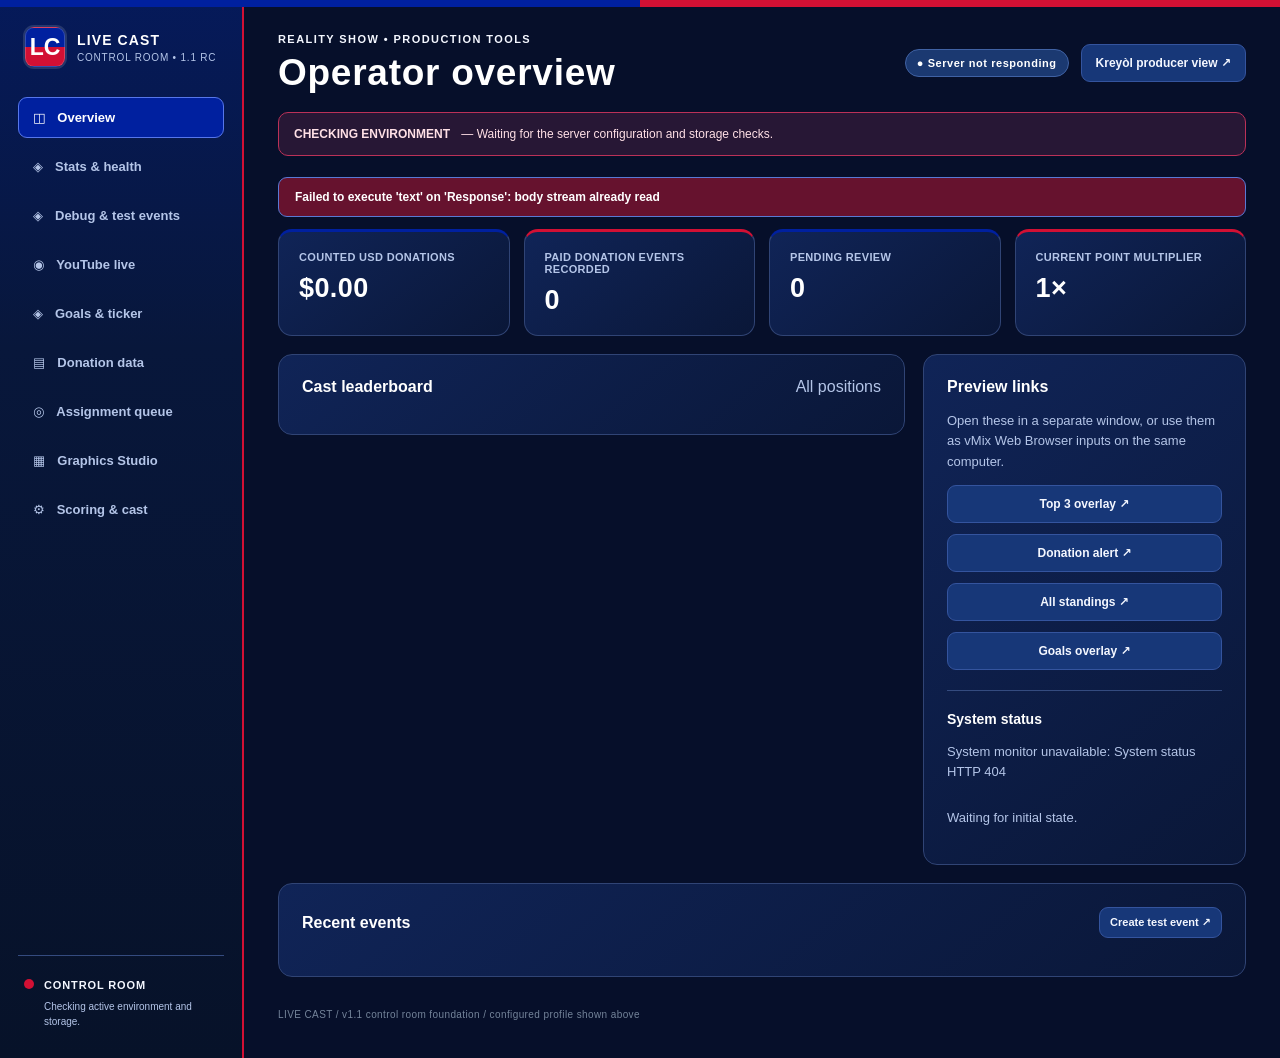
==== commit 90617347: "Integrate Live Cast Control Room v1.1 RC1" ====
--- a/index.html
+++ b/index.html
@@ -4,31 +4,54 @@
 <body class="operator-body">
 <div class="app-shell">
   <aside class="sidebar">
-    <div class="brand"><div class="brand-mark">LC</div><div><strong>LIVE CAST</strong><span>CONTROL ROOM • v0.5</span></div></div>
+    <div class="brand"><div class="brand-mark">LC</div><div><strong>LIVE CAST</strong><span>CONTROL ROOM • 1.1 RC</span></div></div>
     <nav class="side-nav" aria-label="Main navigation">
       <button class="nav-button selected" data-tab="overview">◫ <span>Overview</span></button>
-      <button class="nav-button" data-tab="simulator">◈ <span>Donation simulator</span></button>
+      <button class="nav-button" data-tab="system">◈ <span>Stats &amp; health</span></button>
+      <button class="nav-button" data-tab="simulator">◈ <span>Debug &amp; test events</span></button>
       <button class="nav-button" data-tab="youtube">◉ <span>YouTube live</span></button>
       <button class="nav-button" data-tab="goals">◈ <span>Goals &amp; ticker</span></button>
+      <button class="nav-button" data-tab="data">▤ <span>Donation data</span></button>
       <button class="nav-button" data-tab="review">◎ <span>Assignment queue</span></button>
       <button class="nav-button" data-tab="graphics">▦ <span>Graphics Studio</span></button>
       <button class="nav-button" data-tab="settings">⚙ <span>Scoring & cast</span></button>
     </nav>
-    <div class="sidebar-footer"><div class="live-dot offline"></div><div><b>DEMONSTRATION</b><small>Simulated + real YouTube events may be mixed. Temporary storage.</small></div></div>
+    <div class="sidebar-footer"><div class="live-dot offline"></div><div><b id="profile-name">CONTROL ROOM</b><small id="profile-detail">Checking active environment and storage.</small></div></div>
   </aside>
   <main class="main-content">
     <div class="page-top"><div><p class="eyebrow">REALITY SHOW • PRODUCTION TOOLS</p><h1 id="section-title">Operator overview</h1></div><div class="header-actions"><span id="sync-indicator" class="pill neutral">Loading…</span><a class="btn ghost" id="producer-view-link" href="/producers" target="_blank" rel="noopener">Kreyòl producer view ↗</a></div></div>
-    <div class="notice"><strong>DEMO — NOT OFFICIAL TOTALS</strong> — Real YouTube paid events and fabricated tests can both affect the same demo rankings. Events are labelled by source in the operator ledger. Render Free storage is temporary and can be lost on restart. Not suitable for payouts or live competition results.</div>
+    <div class="notice" id="deployment-notice"><strong>CHECKING ENVIRONMENT</strong> — Waiting for the server configuration and storage checks.</div>
     <p id="toast" role="status" class="toast hidden"></p>
     <section id="tab-overview" class="tab-view">
-      <div class="stats-grid"><div class="stat-card"><label>Combined demo USD events</label><b id="stat-gross">$0.00</b></div><div class="stat-card"><label>Paid donation events recorded</label><b id="stat-events">0</b></div><div class="stat-card"><label>Pending review</label><b id="stat-pending">0</b></div><div class="stat-card"><label>Current point multiplier</label><b id="stat-multiplier">1×</b></div></div>
+      <div class="stats-grid"><div class="stat-card"><label>Counted USD donations</label><b id="stat-gross">$0.00</b></div><div class="stat-card"><label>Paid donation events recorded</label><b id="stat-events">0</b></div><div class="stat-card"><label>Pending review</label><b id="stat-pending">0</b></div><div class="stat-card"><label>Current point multiplier</label><b id="stat-multiplier">1×</b></div></div>
       <div class="columns two-one">
         <section class="panel"><div class="panel-head"><h2>Cast leaderboard</h2><span class="muted">All positions</span></div><div id="rank-list" class="ranks"></div></section>
-        <section class="panel"><div class="panel-head"><h2>Preview links</h2></div><p class="muted small">Open these in a separate window, or use them as vMix Web Browser inputs on the same computer.</p><div class="stack"><a target="_blank" rel="noopener" class="btn block ghost" href="/overlay/top3-alert">Top 3 + donation alert ↗</a><a target="_blank" rel="noopener" class="btn block ghost" href="/overlay/top3">Persistent Top 3 overlay ↗</a><a target="_blank" rel="noopener" class="btn block ghost" href="/overlay/alert">Donation alert ↗</a><a target="_blank" rel="noopener" class="btn block ghost" href="/overlay/full">All standings ↗</a><a target="_blank" rel="noopener" class="btn block ghost" href="/overlay/goals">Goals overlay ↗</a></div><div class="rule"></div><h3>System status</h3><p id="system-status" class="muted small">Waiting for initial state.</p></section>
+        <section class="panel"><div class="panel-head"><h2>Preview links</h2></div><p class="muted small">Open these in a separate window, or use them as vMix Web Browser inputs on the same computer.</p><div class="stack"><a target="_blank" rel="noopener" class="btn block ghost" href="/overlay/top3">Top 3 overlay ↗</a><a target="_blank" rel="noopener" class="btn block ghost" href="/overlay/alert">Donation alert ↗</a><a target="_blank" rel="noopener" class="btn block ghost" href="/overlay/full">All standings ↗</a><a target="_blank" rel="noopener" class="btn block ghost" href="/overlay/goals">Goals overlay ↗</a></div><div class="rule"></div><h3>System status</h3><p id="quick-system-summary" class="muted small">Loading status…</p><div id="quick-graphic-links" class="stack"></div><p id="system-status" class="muted small">Waiting for initial state.</p></section>
       </div>
       <section class="panel"><div class="panel-head"><h2>Recent events</h2><button class="btn ghost small" data-tab="simulator">Create test event ↗</button></div><div id="recent-list" class="event-table"></div></section>
     </section>
-    <section id="tab-simulator" class="tab-view hidden"><div class="columns two-one"><section class="panel"><h2>Inject a test YouTube event</h2><p class="muted small">Use a paid Super Chat with exactly one hashtag to increase a cast score. Type the same event ID twice to test deduplication.</p><form id="simulate-form" class="form-grid">
+    <section id="tab-system" class="tab-view hidden">
+      <section class="panel"><div class="panel-head"><h2>Deployment and connections</h2><button class="btn ghost small" id="system-refresh" type="button">Refresh status</button></div>
+        <p class="muted small">Operator-only diagnostics. No API keys, passwords or viewer tokens are shown here.</p>
+        <div class="status-tile-grid" id="system-tiles">Loading server status…</div>
+        <pre id="system-details" class="code-output">Checking database, API listener and broadcast queue…</pre>
+      </section>
+      <section class="panel"><div class="panel-head"><h2>GitHub Pages / vMix URLs</h2><span class="pill neutral">Stable links</span></div>
+        <p class="muted small">Use these as Web Browser inputs in vMix. They intentionally contain no backend hostname or secret; <code>js/site-config.js</code> selects the server. When moving to another server, change that one public configuration file and the environment variables, not every vMix input.</p>
+        <div id="system-urls" class="status-links"></div><div class="rule"></div><h3>Graphics readiness</h3><div id="system-graphic-health" class="status-tile-grid">Checking published graphics…</div><p class="hint">These checks report backend/configuration readiness, not whether vMix is actually receiving or displaying the page.</p>
+      </section>
+      <div class="columns two-one"><section class="panel"><h2>Broadcast queue</h2>
+          <div id="queue-status" class="status-line">Waiting for queue status…</div>
+          <div class="button-row"><button id="queue-pause" class="btn ghost" type="button">Pause alerts</button><button id="queue-resume" class="btn primary" type="button">Resume alerts</button><button id="queue-skip" class="btn ghost" type="button">Skip displayed alert</button><button id="queue-group_on" class="btn ghost" type="button">Enable burst grouping</button><button id="queue-group_off" class="btn ghost" type="button">Disable grouping</button></div>
+          <p class="hint">These controls affect on-air animation only, not the transaction ledger or cast points. The queue is stored on the server and shared across browsers.</p>
+        </section><section class="panel"><h2>Backups and migration</h2>
+          <p class="muted small">Download a consistent SQLite backup and store a copy off-server. The backup contains the complete ledger, including records marked as test data.</p>
+          <a href="/api/system/backup.sqlite3" class="btn primary" download>Download database backup</a>
+          <div class="rule"></div>
+          <p class="hint">Before real production, use a paid persistent disk or an equivalent durable VPS volume. Verify backup restoration and the YouTube listener with a real paid message.</p>
+        </section></div>
+    </section>
+    <section id="tab-simulator" class="tab-view hidden"><div class="columns two-one"><section class="panel"><h2>Inject a test YouTube event</h2><p class="muted small">Use test events to exercise parsing, deduplication and assignment. In PRODUCTION they are retained separately and never change public scores or on-air alerts.</p><form id="simulate-form" class="form-grid">
       <label>Event type<select id="sim-kind"><option value="superChatEvent">Super Chat (paid)</option><option value="superStickerEvent">Super Sticker (paid, no comment)</option><option value="textMessageEvent">Regular chat (free)</option></select></label>
       <label>Amount<input id="sim-amount" value="25.00" inputmode="decimal" required></label>
       <label>Currency<select id="sim-currency"><option>USD</option><option>EUR</option><option>CAD</option><option>HTG</option></select></label>
@@ -36,7 +59,36 @@
       <label class="span-2">Message<input id="sim-message" value="Let's go #Marcus!" maxlength="500"></label>
       <label class="span-2">Event ID (optional)<input id="sim-id" placeholder="Empty = new unique ID every time" maxlength="100"></label>
       <div class="span-2"><button class="btn primary" type="submit">Send simulated event</button></div>
-      </form><pre id="sim-result" class="code-output">No events sent yet.</pre></section><section class="panel"><h2>Quick test checklist</h2><ol class="instructions"><li>Open <b>Top 3 overlay</b> in a new tab.</li><li>Send <code>$25 #Marcus</code>.</li><li>Open the <b>Donation Alert</b> overlay and send another test event.</li><li>Send <code>#Marcus #Avery</code> to check the review queue.</li><li>Send a <b>Super Sticker</b>; it should be unassigned.</li><li>Repeat a fixed event ID; the score must not increase again.</li></ol><p class="hint">The overlay intentionally says <b>TÈS / DEMO</b> to prevent accidentally airing test numbers.</p></section></div></section>
+      </form><pre id="sim-result" class="code-output">No events sent yet.</pre></section><section class="panel"><h2>Quick test checklist</h2><ol class="instructions"><li>Open <b>Top 3 overlay</b> in a new tab.</li><li>Send <code>$25 #Marcus</code>.</li><li>Open the <b>Donation Alert</b> overlay and send another test event.</li><li>Send <code>#Marcus #Avery</code> to check the review queue.</li><li>Send a <b>Super Sticker</b>; it should be unassigned.</li><li>Repeat a fixed event ID; the score must not increase again.</li></ol><p class="hint">Staging overlays are visibly marked. Production overlays show only real YouTube scores; test events never enter the public playback queue.</p></section></div>
+      <section class="panel"><div class="panel-head"><h2>Test-event history and cleanup</h2><button class="btn ghost small" type="button" id="debug-refresh">Refresh tests</button></div>
+        <p class="muted small">Only synthetic events appear here. Removing a test event does not affect the real donation ledger. Production scoring never uses test events.</p>
+        <div class="button-row"><label class="check-row"><input type="checkbox" id="debug-select-all"><span>Select listed tests</span></label><button type="button" class="btn danger" id="debug-remove">Remove selected tests</button><button type="button" class="btn ghost" id="debug-clear">Clear all test events</button></div>
+        <p id="debug-count" class="muted small">Loading test history…</p><div id="debug-list" class="review-list"></div>
+        <h3>Bulk test</h3><div class="button-row"><label>Test donations (1–100)<input id="debug-burst-size" type="number" min="1" max="100" value="10"></label><button class="btn ghost" type="button" id="debug-burst">Generate test burst</button></div>
+        <p class="hint">Bulk tests use isolated synthetic IDs. They are for parser/database checks, not a substitute for a real YouTube ingestion test.</p>
+      </section>
+    </section>
+    <section id="tab-data" class="tab-view hidden">
+      <section class="panel"><div class="panel-head"><h2>Cast donation histories</h2><button class="btn ghost small" type="button" id="data-refresh">Refresh ledger</button></div><p class="muted small">Select a cast member to see their complete recorded donation history. Test events and real events are clearly labeled. Corrections are audited.</p><div id="data-cast-summary" class="cast-summary-grid"></div></section>
+      <section class="panel"><h2>Complete donation ledger</h2><form id="data-filters" class="form-grid">
+        <label class="span-2">Search donor / comment / transaction ID<input id="data-search" placeholder="Search full transaction history" maxlength="100"></label>
+        <label>Cast member<select id="data-cast"><option value="all">All cast members</option><option value="unassigned">Unassigned</option></select></label>
+        <label>Source<select id="data-source"><option value="all">All events</option><option value="youtube">Real YouTube</option><option value="simulation">Tests only</option></select></label>
+        <label>Assignment<select id="data-status"><option value="all">Any assignment</option><option value="assigned">Assigned</option><option value="pending">Needs review</option></select></label>
+        <div class="button-row" style="align-self:end"><button class="btn primary" type="submit">Search history</button><button class="btn ghost" type="button" id="data-reset">Reset filters</button></div>
+      </form><p id="data-summary" class="muted small" role="status">Open this tab to load donation records.</p>
+      <div class="data-table-scroll"><table class="ledger-table"><thead><tr><th>Received (UTC)</th><th>Donor</th><th>Amount</th><th>Cast</th><th>Source</th><th>Status</th><th>Action</th></tr></thead><tbody id="data-table"></tbody></table></div>
+      <div class="button-row"><button type="button" class="btn ghost" id="data-prev">Previous</button><span id="data-page" class="muted small">—</span><button type="button" class="btn ghost" id="data-next">Next</button></div>
+      </section>
+      <dialog id="transaction-dialog" class="transaction-dialog"><div class="dialog-inner"><div class="panel-head"><h2>Review transaction</h2><button class="btn ghost small" type="button" id="transaction-close">Close</button></div>
+        <div id="transaction-original" class="transaction-original"></div><form id="transaction-form" class="stack">
+          <label>Assign to cast member<select id="transaction-cast"></select></label>
+          <label>Corrected credited USD amount<input id="transaction-amount" inputmode="decimal" required></label>
+          <label>Reason for correction (required)<textarea id="transaction-reason" minlength="8" maxlength="500" rows="3" placeholder="Describe what was verified and why this correction is necessary" required></textarea></label>
+          <p class="hint">The original YouTube amount, currency, message and event ID are never overwritten. Saving corrects the amount used for scoring, records an audit entry, and does not replay an old alert.</p>
+          <button class="btn primary" type="submit">Review changes and save</button>
+        </form><h3>Transaction audit history</h3><div id="transaction-audit" class="review-list"></div></div></dialog>
+    </section>
     <section id="tab-youtube" class="tab-view hidden">
       <div class="columns two-one"><section class="panel">
         <h2>Connect a public YouTube livestream</h2>
@@ -96,15 +148,14 @@
         <form id="donation-search-form" class="form-grid">
           <label>Status<select id="donation-filter"><option value="pending">Unassigned only</option><option value="all">All donations</option><option value="assigned">Already assigned</option></select></label>
           <label>Search<input id="donation-search" placeholder="Donor, hashtag or event ID"></label>
-          <label>Source<select id="donation-source"><option value="all">All sources</option><option value="youtube">Real YouTube</option><option value="simulation">Simulated</option></select></label>
           <button class="btn primary" type="submit">Search history</button>
         </form><div id="donation-results" class="review-list"></div>
         <div class="button-row"><button class="btn ghost" id="donation-prev" type="button">Previous</button><span class="muted small" id="donation-page">No results yet</span><button class="btn ghost" id="donation-next" type="button">Next</button></div>
       </section></section>
-    <section id="tab-graphics" class="tab-view hidden"><div class="columns studio-grid"><section class="panel"><div class="panel-head"><h2>Saved graphics</h2><span class="muted small">Create from templates</span></div><div id="preset-list" class="preset-list"></div><div class="rule"></div><h3>Duplicate a graphic</h3><form id="clone-form" class="stack"><label>Source graphic<select id="clone-source"></select></label><label>New URL ID<input id="clone-id" placeholder="top3-night" required></label><label>Display name<input id="clone-name" placeholder="Night rankings" required></label><button class="btn ghost" type="submit">Create graphic</button></form></section>
-      <section class="panel"><div class="panel-head"><h2 id="editor-title">Edit template</h2><span class="pill neutral">DRAFT → LIVE</span></div><form id="graphic-form" class="form-grid"><label class="span-2">Graphic name<input id="g-name" required></label><label>English title<input id="g-title-en"></label><label>Kreyòl title<input id="g-title-ht"></label><label>Accent color<input id="g-color" type="color" value="#d21034"></label><label>Position<select id="g-position"><option>left</option><option>center</option><option>right</option></select></label><label>Size<select id="g-scale"><option>small</option><option selected>normal</option><option>large</option></select></label><label>Alert duration (sec)<input id="g-duration" type="number" min="2" max="20" value="6"></label><label class="check-row span-2"><input type="checkbox" id="g-enabled" checked><span>Show this graphic when loaded</span></label><div class="span-2 button-row"><button class="btn ghost" type="submit">Save draft</button><button class="btn primary" type="button" id="publish-button">Publish live</button></div></form><div class="rule"></div><div class="button-row"><a class="btn ghost small" id="preview-link" target="_blank" rel="noopener">Open draft preview ↗</a><a class="btn ghost small" id="live-link" target="_blank" rel="noopener">Open live graphic ↗</a></div><p class="hint">Edit a draft, preview it, then publish. The existing vMix page picks up the published version automatically. Fully freeform drag-and-drop graphics are planned for a later build.</p></section></div></section>
+    <section id="tab-graphics" class="tab-view hidden"><div class="columns studio-grid"><section class="panel"><div class="panel-head"><h2>Saved graphics</h2><span class="muted small">Create from templates</span></div><div id="preset-list" class="preset-list"></div><div class="rule"></div><h3>Create a new graphic from a template</h3><form id="clone-form" class="stack"><label>Source graphic<select id="clone-source"></select></label><label>New URL ID<input id="clone-id" placeholder="top3-night" required></label><label>Display name<input id="clone-name" placeholder="Night rankings" required></label><button class="btn ghost" type="submit">Create configuration &amp; URL</button></form></section>
+      <section class="panel"><div class="panel-head"><h2 id="editor-title">Edit template</h2><span class="pill neutral">DRAFT → LIVE</span></div><form id="graphic-form" class="form-grid"><label class="span-2">Graphic name<input id="g-name" required></label><label>English title<input id="g-title-en"></label><label>Kreyòl title<input id="g-title-ht"></label><label>Accent color<input id="g-color" type="color" value="#d21034"></label><label>Position<select id="g-position"><option>left</option><option>center</option><option>right</option></select></label><label>Size<select id="g-scale"><option>small</option><option selected>normal</option><option>large</option></select></label><label>Alert duration (sec)<input id="g-duration" type="number" min="2" max="20" value="6"></label><label class="check-row span-2"><input type="checkbox" id="g-enabled" checked><span>Show this graphic when loaded</span></label><div class="span-2 button-row"><button class="btn ghost" type="submit">Save draft</button><button class="btn primary" type="button" id="publish-button">Publish live</button></div></form><div class="rule"></div><div class="button-row"><a class="btn ghost small" id="preview-link" target="_blank" rel="noopener">Open draft preview ↗</a><a class="btn ghost small" id="live-link" target="_blank" rel="noopener">Open published GitHub Pages URL ↗</a><button type="button" class="btn ghost small" id="copy-graphic-url">Copy vMix URL</button></div><label class="stack">Published vMix URL<input id="graphic-url" readonly></label><p class="hint">Edit a draft, preview it, then publish. The existing vMix page picks up the published version automatically. New configurations inherit a supported template; draft changes can be previewed before publishing. Arbitrary drag-and-drop layouts and head-to-head templates still require future implementation.</p></section></div></section>
     <section id="tab-settings" class="tab-view hidden"><div class="columns two-one"><section class="panel"><h2>Point system</h2><p class="muted small">Changes apply to <b>future</b> donations. Previous awards keep their original points.</p><form id="settings-form" class="stack"><label>Points awarded per $1 USD<input id="points-multiplier" inputmode="decimal" value="1" required></label><div><button type="submit" class="btn primary">Save scoring rule</button></div></form><div class="rule"></div><h3>Cast roster</h3><p class="muted small">You can update a cast member or add a new one. Use one-word hashtags with no spaces. Do not reuse the same hashtag for different cast members.</p><div id="cast-list" class="cast-list"></div><form id="cast-form" class="form-grid"><label>Cast ID<input id="cast-id" placeholder="new-contestant" required></label><label>Display name<input id="cast-name" placeholder="New Contestant" required></label><label class="span-2">Hashtags (comma separated)<input id="cast-tags" placeholder="NewContestant, TeamNew" required></label><label class="check-row span-2"><input type="checkbox" id="cast-active" checked><span>Active in leaderboard</span></label><div class="span-2"><button class="btn ghost" type="submit">Save cast member</button></div></form></section>
-       <section class="panel"><h2>Test data management</h2><p class="muted small">Download a CSV copy for inspection or import to Google Sheets. The app is <b>not yet connected</b> to Google Sheets.</p><a href="/api/export/donations.csv" class="btn ghost block">Export donation ledger CSV ↓</a><div class="rule"></div><p class="danger-note">Reset clears simulated donations and their alerts. It keeps the real YouTube ledger.</p><button class="btn danger" id="reset-button" type="button">Reset simulated donations</button><div class="rule"></div><h3>Deployment boundary</h3><p class="muted small">Local mode is restricted to your computer. Optional Render demo mode uses separate operator and read-only credentials. With a YouTube API key, this demo can ingest real paid Super Chats, but combined totals are not production-grade. Do not set the server to listen on 0.0.0.0 or upload the database to GitHub.</p></section></div></section>
-    <footer class="footer">LIVE CAST / v0.5.0 / mixed-source demonstration, not official scoring</footer>
+       <section class="panel"><h2>Test data management</h2><p class="muted small">Download a CSV copy for inspection or import to Google Sheets. The app is <b>not yet connected</b> to Google Sheets.</p><a href="/api/export/donations.csv" class="btn ghost block">Export donation ledger CSV ↓</a><div class="rule"></div><p class="danger-note">Reset removes only synthetic test events. Real YouTube donations, cast configuration, and their audit history remain intact.</p><button class="btn danger" id="reset-button" type="button">Clear simulated test events</button><div class="rule"></div><h3>Deployment boundary</h3><p class="muted small">Local mode is restricted to your computer. Optional Render demo mode uses separate operator and read-only credentials. With a YouTube API key, this demo can ingest real paid Super Chats, but combined totals are not production-grade. Do not set the server to listen on 0.0.0.0 or upload the database to GitHub.</p></section></div></section>
+    <footer class="footer">LIVE CAST / v1.1 control room foundation / configured profile shown above</footer>
   </main>
-</div><script src="js/operator.js" defer></script></body></html>
+</div><script src="js/operator.js" defer></script><script src="js/system.js" defer></script><script src="js/controlroom.js" defer></script></body></html>
--- a/css/haiti-theme.css
+++ b/css/haiti-theme.css
@@ -81,3 +81,27 @@
 .goal-clock{white-space:nowrap;color:#fff}
 @keyframes goal-enter{from{opacity:0;translate:0 22px}to{opacity:1;translate:0 0}}
 @media(max-width:720px){.goal-top{padding:13px;gap:8px}.goal-title{font-size:13px}.goal-count{font-size:26px}.goal-panel{left:12px;bottom:20px;width:calc(100vw - 24px)}.goal-track{margin:0 13px 8px}.goal-footer{padding:8px 13px;font-size:10px}}
+
+/* Operator control-room diagnostics */
+.status-tile-grid{display:grid;grid-template-columns:repeat(auto-fit,minmax(210px,1fr));gap:12px;margin:15px 0}
+.system-tile{display:flex;flex-direction:column;gap:9px;border:1px solid #34549e;background:#132958;border-radius:10px;padding:15px}
+.system-tile strong{font-size:13px;color:#fff}.system-tile small{font-size:12px;color:#b4c5e8;overflow-wrap:anywhere}
+.status-links{display:grid;grid-template-columns:repeat(auto-fit,minmax(270px,1fr));gap:12px}
+.status-url-item{display:flex;flex-direction:column;gap:8px;border:1px solid #34549e;background:#132958;padding:14px;border-radius:10px;min-width:0}
+.status-url-item strong{font-size:12px}.status-url-item code{font-size:10px;line-height:1.5;overflow-wrap:anywhere;color:#b4c5e8}
+.status-url-item .button-row{display:flex;gap:6px;flex-wrap:wrap}
+/* Production control room v1.1: transaction explorer and protected test tools */
+.cast-summary-grid{display:grid;grid-template-columns:repeat(auto-fit,minmax(165px,1fr));gap:10px;margin:13px 0}
+.cast-data-card{display:flex;flex-direction:column;align-items:flex-start;text-align:left;gap:6px;border:1px solid #304475;background:#142958;color:#fff;border-radius:12px;padding:14px;cursor:pointer}
+.cast-data-card:hover,.cast-data-card:focus{border-color:#8ca7ef;background:#1b3672}
+.cast-data-card strong{font-size:13px}.cast-data-card b{font-size:20px}.cast-data-card small{font-size:11px;color:#c6d3ee}
+.data-table-scroll{overflow-x:auto;width:100%;margin:17px 0}.ledger-table{width:100%;min-width:830px;border-collapse:collapse;text-align:left;font-size:12px}
+.ledger-table th,.ledger-table td{padding:12px 10px;border-bottom:1px solid #324677;vertical-align:middle}
+.ledger-table th{font-size:11px;color:#c3d3f3;text-transform:uppercase;letter-spacing:.05em;background:#142958}
+.ledger-table tr:hover td{background:#182c5a}.ledger-id{display:block;font-size:10px;color:#95a6c7;max-width:185px;overflow-wrap:anywhere;margin-top:5px}
+.transaction-dialog{color:#f6f8ff;background:#101b39;border:1px solid #52699c;border-radius:15px;padding:0;width:min(690px,calc(100vw - 24px));max-height:92vh;overflow:auto}
+.transaction-dialog::backdrop{background:rgba(0,0,0,.78)}.dialog-inner{padding:24px}.transaction-original{background:#142958;border:1px solid #304475;border-radius:10px;padding:13px;font-size:12px;line-height:1.5;margin:12px 0 17px;overflow-wrap:anywhere}
+.transaction-original p{margin:7px 0}.transaction-dialog label{font-size:12px;color:#d0dafa}.transaction-dialog input,.transaction-dialog select,.transaction-dialog textarea{width:100%;display:block;margin-top:7px;border:1px solid #415b97;border-radius:8px;background:#091632;color:#fff;padding:11px;font:inherit}
+.transaction-dialog textarea{resize:vertical}.transaction-dialog .event-row{margin:8px 0;overflow-wrap:anywhere}.transaction-dialog .event-meta{white-space:pre-wrap}
+#graphic-url{width:100%;background:#0a1836;color:#d1e4ff;border:1px solid #3a548b;padding:10px;border-radius:8px;overflow:hidden;text-overflow:ellipsis}
+#debug-list .review-item{padding:10px 14px}.debug-checkbox{accent-color:#d21034}.ledger-table button:focus-visible,.cast-data-card:focus-visible{outline:3px solid #fff;outline-offset:2px}
